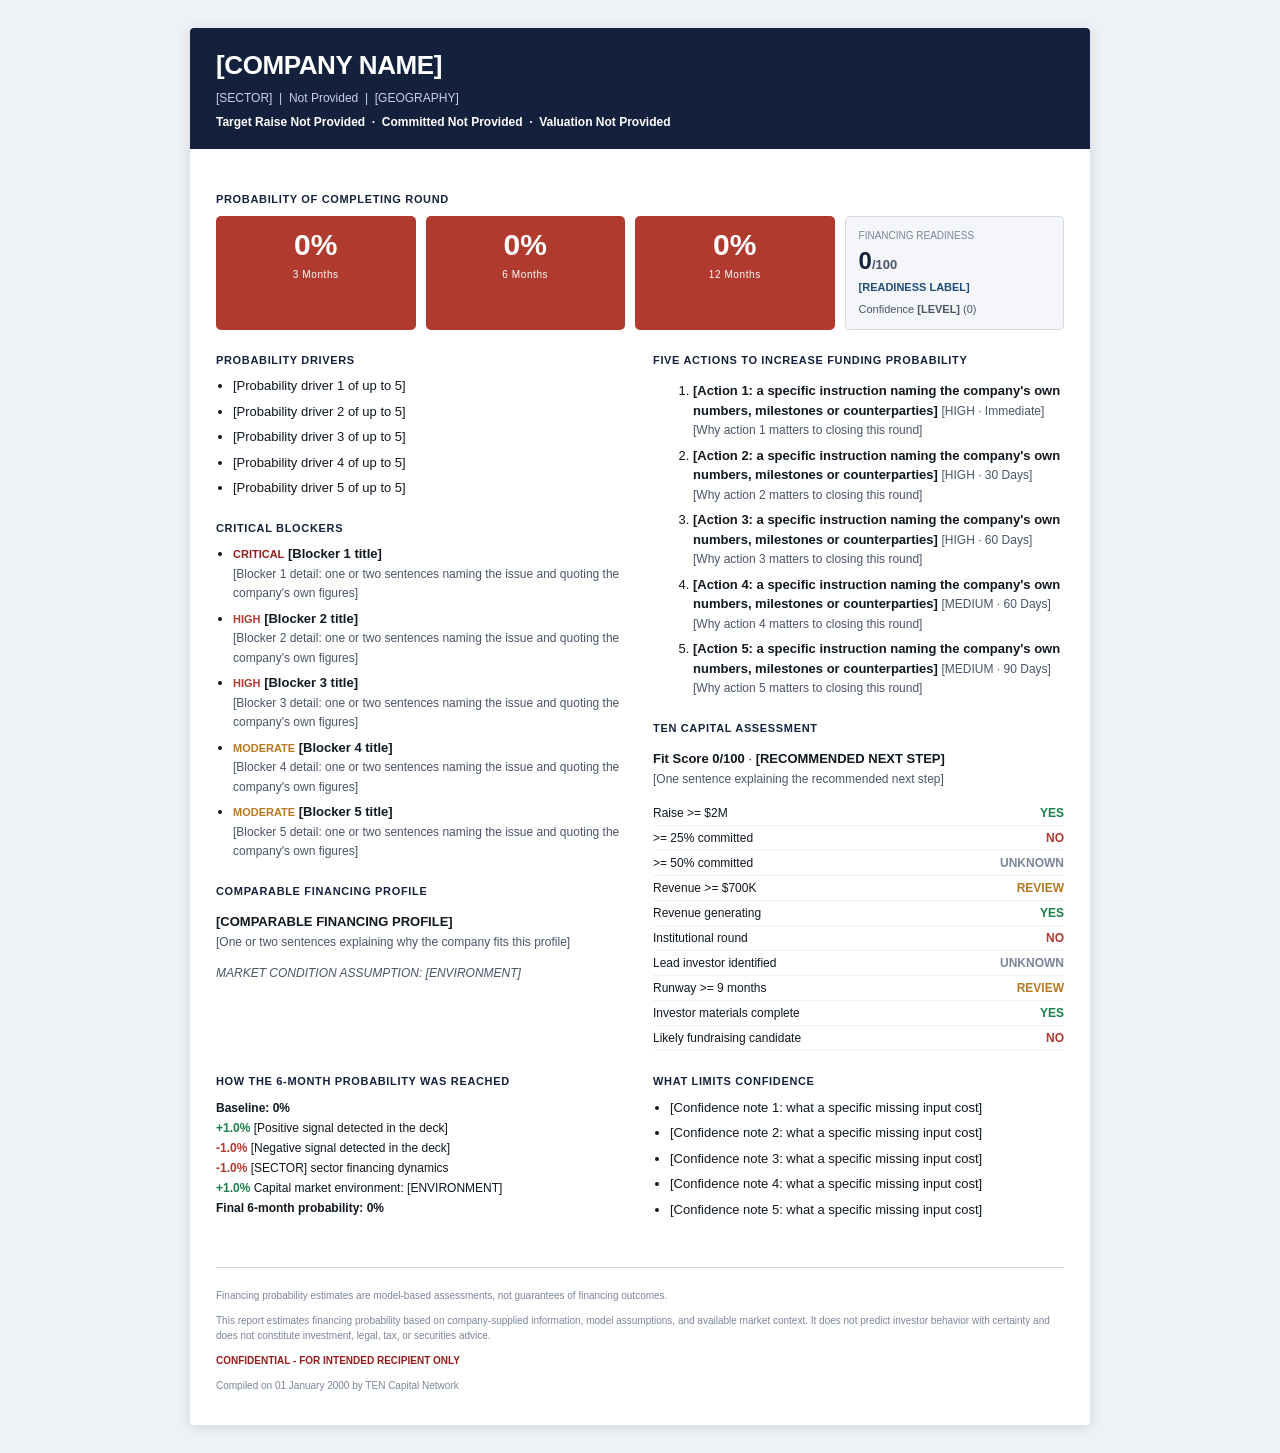
==== docs/report_template.html @ 1dd58a28 "comment" ====
<!DOCTYPE html>
<html lang="en"><head><meta charset="utf-8">
<meta name="viewport" content="width=device-width, initial-scale=1">
<title>[COMPANY NAME] - Financing Probability Report</title>
<style>
:root { color-scheme: light; }
* { box-sizing: border-box; }
body { margin: 0; padding: 28px; background: #EEF1F5; color: #101820;
       font: 13px/1.5 -apple-system, "Segoe UI", Roboto, Helvetica, Arial, sans-serif; }
.sheet { max-width: 900px; margin: 0 auto; background: #fff; padding: 0 0 22px;
         box-shadow: 0 2px 14px rgba(16,24,32,.12); border-radius: 4px; overflow: hidden; }
header { background: #14213D; color: #fff; padding: 18px 26px; }
header h1 { margin: 0; font-size: 26px; letter-spacing: -.4px; }
header .meta { color: #C6D3E6; font-size: 12px; margin-top: 4px; }
header .fin { font-weight: 700; font-size: 12px; margin-top: 6px; }
main { padding: 20px 26px; }
h2 { font-size: 11px; letter-spacing: .06em; text-transform: uppercase;
     color: #14213D; margin: 22px 0 8px; }
.tiles { display: grid; grid-template-columns: repeat(3, 1fr) 1.1fr; gap: 10px; }
.tile { border-radius: 5px; padding: 14px 12px; color: #fff; text-align: center; }
.tile .v { font-size: 30px; font-weight: 700; line-height: 1; }
.tile .l { font-size: 10px; letter-spacing: .06em; margin-top: 7px; }
.badge { border: 1px solid #D5DAE2; background: #F4F6F9; border-radius: 5px; padding: 11px 13px; }
.badge .s { font-size: 24px; font-weight: 700; color: #14213D; }
.cols { display: grid; grid-template-columns: 1fr 1fr; gap: 26px; }
ul { margin: 0; padding-left: 17px; }
li { margin-bottom: 6px; }
.sev { font-weight: 700; font-size: 11px; }
.CRITICAL { color: #9B1C1C; } .HIGH { color: #B03A2E; } .MODERATE { color: #B7791F; }
.why { color: #4A5568; font-size: 12px; }
table { border-collapse: collapse; width: 100%; font-size: 12px; }
td { padding: 3px 0; border-bottom: 1px solid #EDF0F4; }
td.v { text-align: right; font-weight: 700; }
.YES { color: #1B7F4B; } .NO { color: #B03A2E; }
.REVIEW { color: #B7791F; } .UNKNOWN { color: #7A8699; }
.bridge div { font-size: 12px; padding: 1px 0; }
.pos { color: #1B7F4B; font-weight: 700; } .neg { color: #B03A2E; font-weight: 700; }
footer { border-top: 1px solid #D5DAE2; margin: 22px 26px 0; padding-top: 10px;
         color: #7A8699; font-size: 10px; }
.conf { color: #9B1C1C; font-weight: 700; }
</style></head>
<body><div class="sheet">
<header>
  <h1>[COMPANY NAME]</h1>
  <div class="meta">[SECTOR] &nbsp;|&nbsp; Not Provided &nbsp;|&nbsp; [GEOGRAPHY]</div>
  <div class="fin">Target Raise Not Provided
    &nbsp;·&nbsp; Committed Not Provided
    &nbsp;·&nbsp; Valuation Not Provided</div>
</header>
<main>
  <h2>Probability of Completing Round</h2>
  <div class="tiles"><div class="tile" style="background:#B03A2E"><div class="v">0%</div><div class="l">3 Months</div></div><div class="tile" style="background:#B03A2E"><div class="v">0%</div><div class="l">6 Months</div></div><div class="tile" style="background:#B03A2E"><div class="v">0%</div><div class="l">12 Months</div></div>
    <div class="badge">
      <div style="font-size:10px;color:#7A8699">FINANCING READINESS</div>
      <div class="s">0<span style="font-size:13px;color:#4A5568">/100</span></div>
      <div style="font-size:11px;font-weight:700;color:#1F4E79">[READINESS LABEL]</div>
      <div style="font-size:11px;margin-top:6px;color:#4A5568">Confidence
        <b>[LEVEL]</b> (0)</div>
    </div>
  </div>

  <div class="cols">
    <div>
      <h2>Probability Drivers</h2><ul><li>[Probability driver 1 of up to 5]</li><li>[Probability driver 2 of up to 5]</li><li>[Probability driver 3 of up to 5]</li><li>[Probability driver 4 of up to 5]</li><li>[Probability driver 5 of up to 5]</li></ul>
      <h2>Critical Blockers</h2><ul><li><span class="sev CRITICAL">CRITICAL</span> <b>[Blocker 1 title]</b><br><span class="why">[Blocker 1 detail: one or two sentences naming the issue and quoting the company&#x27;s own figures]</span></li><li><span class="sev HIGH">HIGH</span> <b>[Blocker 2 title]</b><br><span class="why">[Blocker 2 detail: one or two sentences naming the issue and quoting the company&#x27;s own figures]</span></li><li><span class="sev HIGH">HIGH</span> <b>[Blocker 3 title]</b><br><span class="why">[Blocker 3 detail: one or two sentences naming the issue and quoting the company&#x27;s own figures]</span></li><li><span class="sev MODERATE">MODERATE</span> <b>[Blocker 4 title]</b><br><span class="why">[Blocker 4 detail: one or two sentences naming the issue and quoting the company&#x27;s own figures]</span></li><li><span class="sev MODERATE">MODERATE</span> <b>[Blocker 5 title]</b><br><span class="why">[Blocker 5 detail: one or two sentences naming the issue and quoting the company&#x27;s own figures]</span></li></ul>
      <h2>Comparable Financing Profile</h2>
      <p><b>[COMPARABLE FINANCING PROFILE]</b><br>
         <span class="why">[One or two sentences explaining why the company fits this profile]</span></p>
      <p class="why"><i>MARKET CONDITION ASSUMPTION: [ENVIRONMENT]</i></p>
    </div>
    <div>
      <h2>Five Actions to Increase Funding Probability</h2><ol><li><b>[Action 1: a specific instruction naming the company&#x27;s own numbers, milestones or counterparties]</b> <span class="why">[HIGH · Immediate]</span><br><span class="why">[Why action 1 matters to closing this round]</span></li><li><b>[Action 2: a specific instruction naming the company&#x27;s own numbers, milestones or counterparties]</b> <span class="why">[HIGH · 30 Days]</span><br><span class="why">[Why action 2 matters to closing this round]</span></li><li><b>[Action 3: a specific instruction naming the company&#x27;s own numbers, milestones or counterparties]</b> <span class="why">[HIGH · 60 Days]</span><br><span class="why">[Why action 3 matters to closing this round]</span></li><li><b>[Action 4: a specific instruction naming the company&#x27;s own numbers, milestones or counterparties]</b> <span class="why">[MEDIUM · 60 Days]</span><br><span class="why">[Why action 4 matters to closing this round]</span></li><li><b>[Action 5: a specific instruction naming the company&#x27;s own numbers, milestones or counterparties]</b> <span class="why">[MEDIUM · 90 Days]</span><br><span class="why">[Why action 5 matters to closing this round]</span></li></ol>
      <h2>TEN Capital Assessment</h2>
      <p><b>Fit Score 0/100</b> ·
         <b>[RECOMMENDED NEXT STEP]</b><br>
         <span class="why">[One sentence explaining the recommended next step]</span></p>
      <table><tr><td>Raise &gt;= $2M</td><td class="v YES">YES</td></tr><tr><td>&gt;= 25% committed</td><td class="v NO">NO</td></tr><tr><td>&gt;= 50% committed</td><td class="v UNKNOWN">UNKNOWN</td></tr><tr><td>Revenue &gt;= $700K</td><td class="v REVIEW">REVIEW</td></tr><tr><td>Revenue generating</td><td class="v YES">YES</td></tr><tr><td>Institutional round</td><td class="v NO">NO</td></tr><tr><td>Lead investor identified</td><td class="v UNKNOWN">UNKNOWN</td></tr><tr><td>Runway &gt;= 9 months</td><td class="v REVIEW">REVIEW</td></tr><tr><td>Investor materials complete</td><td class="v YES">YES</td></tr><tr><td>Likely fundraising candidate</td><td class="v NO">NO</td></tr></table>
    </div>
  </div>

  <div class="cols">
    <div><h2>How the 6-Month Probability Was Reached</h2>
      <div class="bridge"><div><b>Baseline: 0%</b></div><div><span class="pos">+1.0%</span> [Positive signal detected in the deck]</div><div><span class="neg">-1.0%</span> [Negative signal detected in the deck]</div><div><span class="neg">-1.0%</span> [SECTOR] sector financing dynamics</div><div><span class="pos">+1.0%</span> Capital market environment: [ENVIRONMENT]</div><div><b>Final 6-month probability: 0%</b></div></div></div>
    <div><h2>What Limits Confidence</h2><ul><li>[Confidence note 1: what a specific missing input cost]</li><li>[Confidence note 2: what a specific missing input cost]</li><li>[Confidence note 3: what a specific missing input cost]</li><li>[Confidence note 4: what a specific missing input cost]</li><li>[Confidence note 5: what a specific missing input cost]</li></ul></div>
  </div>
</main>
<footer>
  <p>Financing probability estimates are model-based assessments, not guarantees of financing outcomes.</p>
  <p>This report estimates financing probability based on company-supplied information, model assumptions, and available market context. It does not predict investor behavior with certainty and does not constitute investment, legal, tax, or securities advice.</p>
  <p class="conf">CONFIDENTIAL - FOR INTENDED RECIPIENT ONLY</p>
  <p>Compiled on 01 January 2000 by TEN Capital Network</p>
</footer>
</div></body></html>
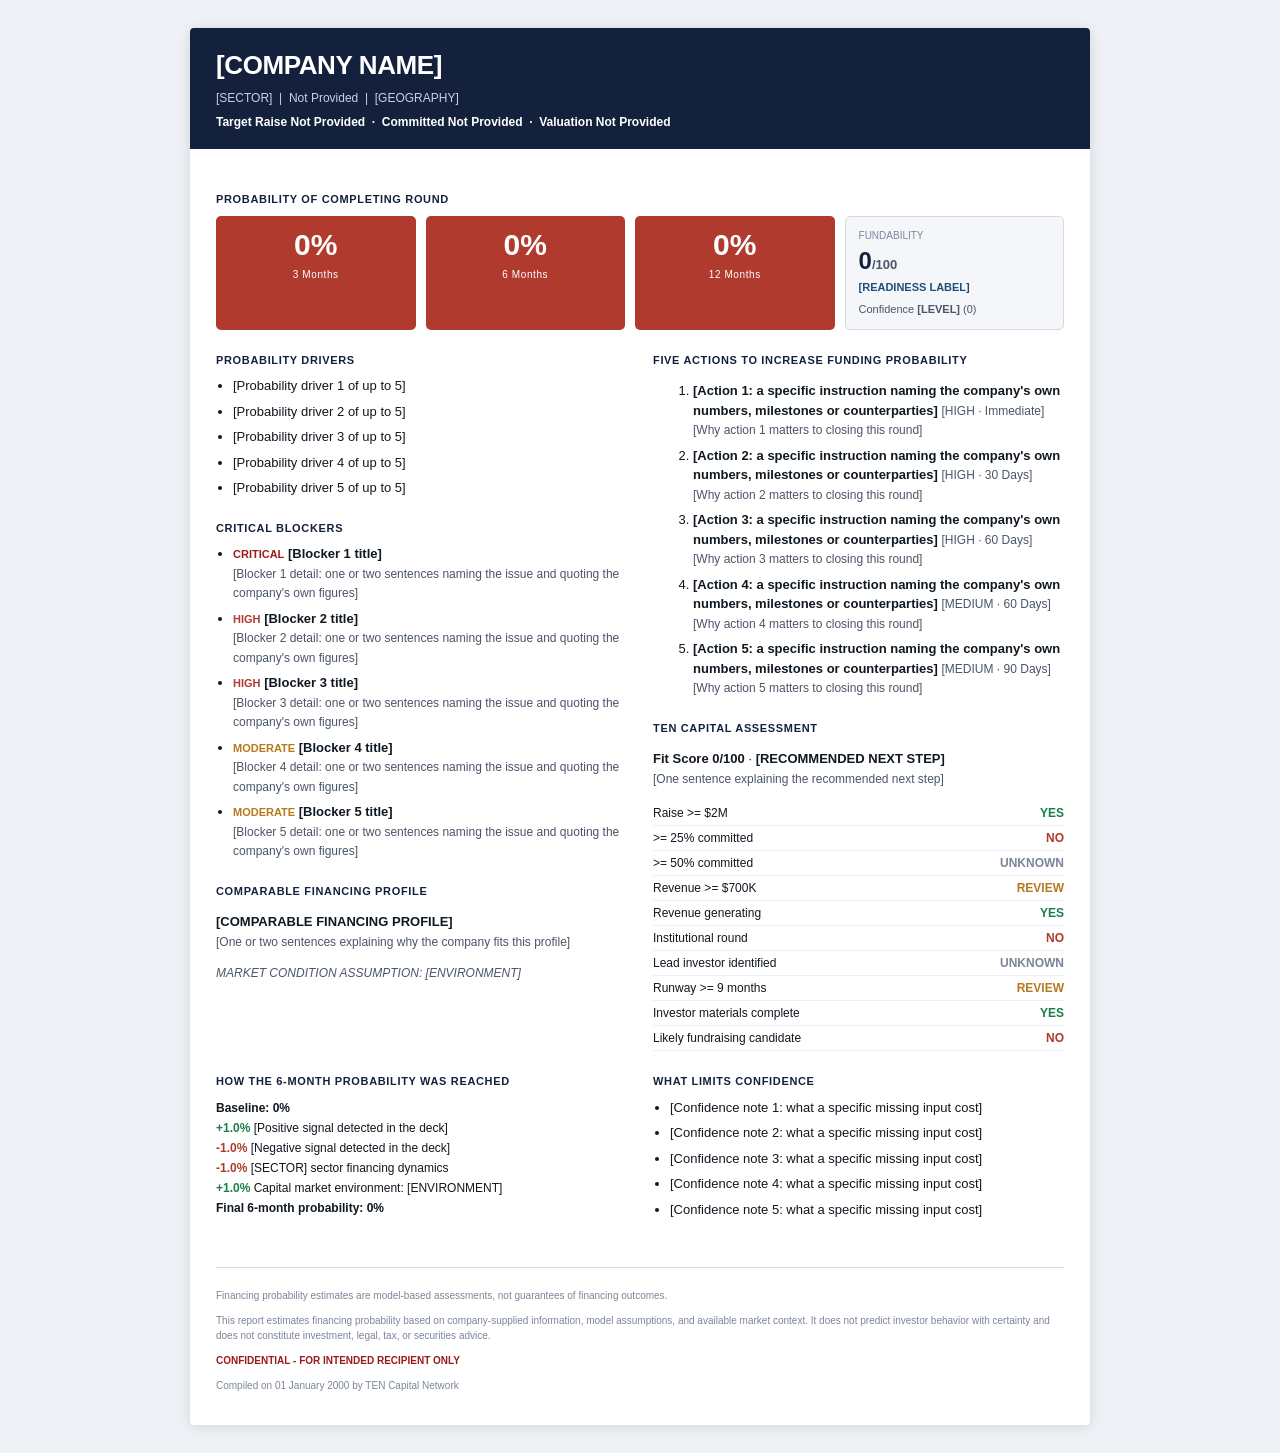
==== commit 63c34b10: "comment" ====
--- a/docs/report_template.html
+++ b/docs/report_template.html
@@ -51,7 +51,7 @@
   <h2>Probability of Completing Round</h2>
   <div class="tiles"><div class="tile" style="background:#B03A2E"><div class="v">0%</div><div class="l">3 Months</div></div><div class="tile" style="background:#B03A2E"><div class="v">0%</div><div class="l">6 Months</div></div><div class="tile" style="background:#B03A2E"><div class="v">0%</div><div class="l">12 Months</div></div>
     <div class="badge">
-      <div style="font-size:10px;color:#7A8699">FINANCING READINESS</div>
+      <div style="font-size:10px;color:#7A8699">FUNDABILITY</div>
       <div class="s">0<span style="font-size:13px;color:#4A5568">/100</span></div>
       <div style="font-size:11px;font-weight:700;color:#1F4E79">[READINESS LABEL]</div>
       <div style="font-size:11px;margin-top:6px;color:#4A5568">Confidence
